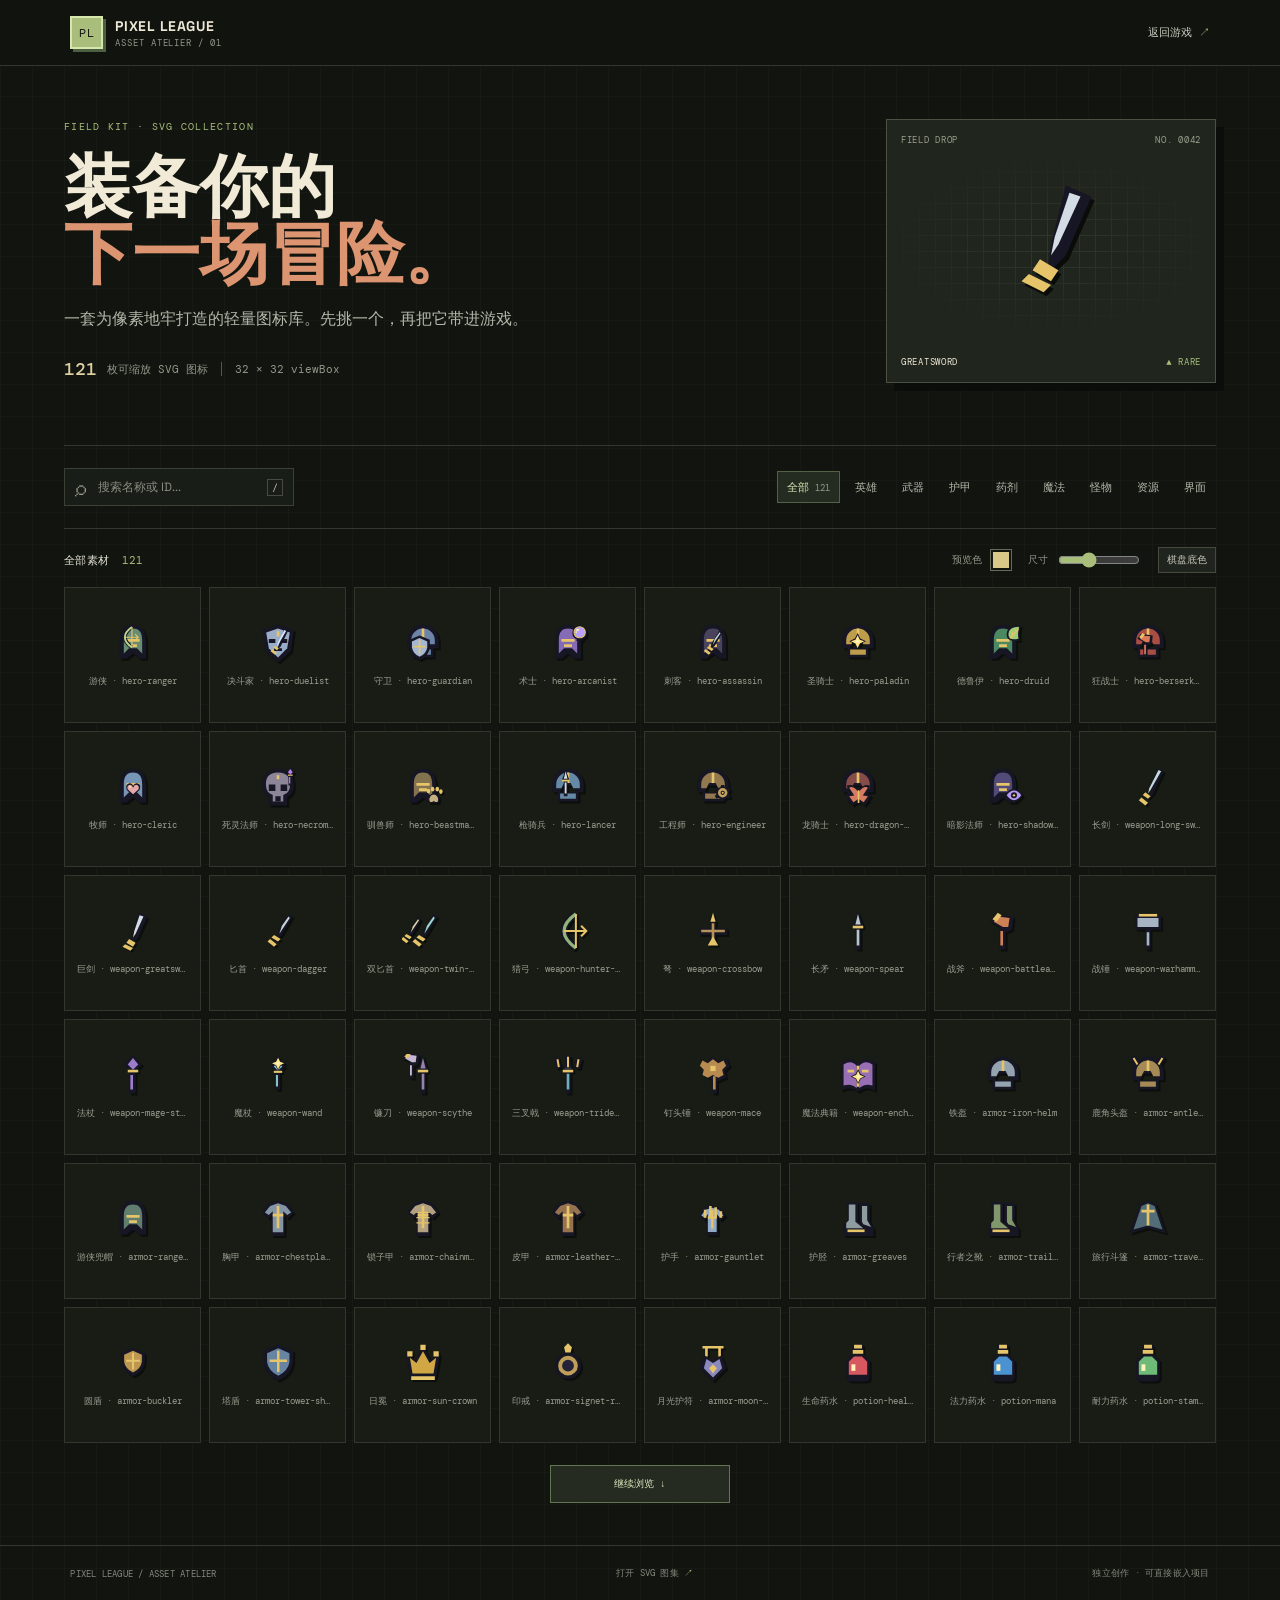
==== icons.html @ da17fe7a "i18n与开发计划" ====
<!DOCTYPE html>
<html lang="zh-CN">
<head>
  <meta charset="utf-8">
  <meta name="viewport" content="width=device-width, initial-scale=1">
  <meta name="theme-color" content="#11140f">
  <title>Pixel League · 图标素材库</title>
  <link rel="preconnect" href="https://fonts.googleapis.com">
  <link rel="preconnect" href="https://fonts.gstatic.com" crossorigin>
  <link href="https://fonts.googleapis.com/css2?family=DM+Mono:wght@400;500&family=Space+Grotesk:wght@400;500;600;700&display=swap" rel="stylesheet">
  <link rel="stylesheet" href="css/icon-gallery.css">
</head>
<body>
  <header class="masthead">
    <a class="brand" href="index.html"><span class="brand-mark">PL</span><span>PIXEL LEAGUE <small>ASSET ATELIER / 01</small></span></a>
    <a class="back-link" href="index.html">返回游戏 <span aria-hidden="true">↗</span></a>
  </header>

  <main>
    <section class="intro" aria-labelledby="page-title">
      <div class="intro-copy">
        <p class="eyebrow">FIELD KIT · SVG COLLECTION</p>
        <h1 id="page-title">装备你的<br><span>下一场冒险。</span></h1>
        <p class="lede">一套为像素地牢打造的轻量图标库。先挑一个，再把它带进游戏。</p>
        <div class="collection-meta"><strong id="icon-count">121</strong><span>枚可缩放 SVG 图标</span><span class="meta-divider"></span><span>32 × 32 viewBox</span></div>
      </div>
      <div class="specimen" aria-label="精选道具图标展示">
        <div class="specimen-top"><span>FIELD DROP</span><span>NO. 0042</span></div>
        <svg class="specimen-icon" viewBox="0 0 32 32" aria-hidden="true"><use href="assets/game-icons.svg#weapon-greatsword"></use></svg>
        <div class="specimen-name">GREATSWORD <span>▲ RARE</span></div>
        <div class="specimen-grid" aria-hidden="true"></div>
      </div>
    </section>

    <section class="toolbar" aria-label="图标筛选工具">
      <label class="search-box"><span aria-hidden="true">⌕</span><input id="search" type="search" placeholder="搜索名称或 ID..." autocomplete="off"><kbd>/</kbd></label>
      <div id="filters" class="filters" role="group" aria-label="按类别筛选">
        <button class="filter active" data-category="all" type="button">全部 <span>121</span></button>
        <button class="filter" data-category="hero" type="button">英雄</button>
        <button class="filter" data-category="weapon" type="button">武器</button>
        <button class="filter" data-category="armor" type="button">护甲</button>
        <button class="filter" data-category="potion" type="button">药剂</button>
        <button class="filter" data-category="magic" type="button">魔法</button>
        <button class="filter" data-category="monster" type="button">怪物</button>
        <button class="filter" data-category="resource" type="button">资源</button>
        <button class="filter" data-category="ui" type="button">界面</button>
      </div>
    </section>

    <section class="workspace" aria-label="图标素材浏览器">
      <div class="results-line"><h2>全部素材 <span id="results-count">121</span></h2><div class="display-controls">
        <label class="swatch-control">预览色 <input id="icon-color" type="color" value="#d9c887" aria-label="选择图标颜色"></label>
        <label class="size-control">尺寸 <input id="icon-size" type="range" min="28" max="68" value="42" aria-label="调整预览图标尺寸"></label>
        <button id="background-toggle" class="toggle" type="button" aria-pressed="false">棋盘底色</button>
      </div></div>
      <div id="icon-grid" class="icon-grid" aria-live="polite"></div>
      <div id="empty-state" class="empty-state" hidden>没有找到匹配图标。</div>
      <div class="load-more-wrap"><button id="load-more" class="load-more" type="button">继续浏览 <span aria-hidden="true">↓</span></button></div>
    </section>
  </main>

  <footer><span>PIXEL LEAGUE / ASSET ATELIER</span><a href="assets/game-icons.svg">打开 SVG 图集 <span aria-hidden="true">↗</span></a><span>独立创作 · 可直接嵌入项目</span></footer>

  <div id="toast" class="toast" role="status" aria-live="polite"></div>
  <script src="js/icon-gallery.js"></script>
</body>
</html>
---- css/icon-gallery.css ----
:root {
  color-scheme: dark;
  --ink: #ede8d6;
  --muted: #949789;
  --line: #33372e;
  --panel: #191d17;
  --panel-raised: #20251d;
  --moss: #a8be7a;
  --clay: #dc9471;
  --cream: #dfd2a2;
  --mono: "DM Mono", "Courier New", monospace;
  --sans: "Space Grotesk", "Segoe UI", sans-serif;
}
* { box-sizing: border-box; }
html { min-width: 320px; background: #11140f; }
body { margin: 0; color: var(--ink); background-color: #11140f; font: 14px/1.5 var(--sans); background-image: linear-gradient(rgba(255,255,255,.018) 1px, transparent 1px), linear-gradient(90deg, rgba(255,255,255,.018) 1px, transparent 1px); background-size: 32px 32px; }
a { color: inherit; text-decoration: none; }
button, input { font: inherit; }
button { color: inherit; }
.masthead { height: 66px; padding: 0 5.5vw; display: flex; justify-content: space-between; align-items: center; border-bottom: 1px solid var(--line); background: rgba(17,20,15,.94); }
.brand { display: flex; align-items: center; gap: 12px; font-weight: 700; letter-spacing: .04em; }
.brand-mark { width: 33px; height: 33px; display: grid; place-items: center; color: #14170f; background: var(--moss); font: 12px var(--mono); border: 2px solid #d6e6ad; box-shadow: 3px 3px 0 #4c6041; }
.brand small { display: block; color: var(--muted); font: 9px var(--mono); letter-spacing: .1em; }
.back-link { color: #c9cbbf; font: 11px var(--mono); }
.back-link span, footer a span { color: var(--moss); }
main { width: min(1220px, 90vw); margin: auto; }
.intro { min-height: 380px; display: grid; grid-template-columns: 1fr 330px; align-items: center; gap: 90px; padding: 44px 0 54px; border-bottom: 1px solid var(--line); }
.eyebrow { margin: 0 0 20px; color: var(--moss); font: 10px var(--mono); letter-spacing: .13em; }
h1 { margin: 0; max-width: 650px; color: #f0ead7; font-size: clamp(42px, 5.3vw, 72px); line-height: .99; font-weight: 600; }
h1 span { color: var(--clay); }
.lede { max-width: 500px; margin: 20px 0 26px; color: #b4b7a9; font-size: 16px; }
.collection-meta { display: flex; align-items: center; gap: 10px; color: var(--muted); font: 11px var(--mono); }
.collection-meta strong { color: var(--cream); font-size: 18px; font-weight: 500; }
.meta-divider { height: 14px; width: 1px; margin: 0 3px; background: #53584b; }
.specimen { position: relative; height: 264px; padding: 14px; overflow: hidden; background: #20251e; border: 1px solid #4b5141; box-shadow: 8px 8px 0 #0a0d09; }
.specimen-top, .specimen-name { display: flex; justify-content: space-between; color: #99a08b; font: 9px var(--mono); letter-spacing: .08em; }
.specimen-icon { position: absolute; width: 118px; height: 118px; left: 50%; top: 45%; transform: translate(-50%,-50%); color: #d9c887; filter: drop-shadow(3px 4px 0 #090c08); }
.specimen-name { position: absolute; inset: auto 14px 14px; color: #ede8d6; }
.specimen-name span { color: var(--moss); }
.specimen-grid { position: absolute; inset: 35px 0 47px; z-index: 0; opacity: .15; pointer-events: none; background-image: linear-gradient(#9da38e 1px, transparent 1px), linear-gradient(90deg,#9da38e 1px,transparent 1px); background-size: 16px 16px; mask-image: radial-gradient(ellipse,#000,transparent 72%); }
.specimen > :not(.specimen-grid) { z-index: 1; }
.specimen-icon, .specimen-top, .specimen-name { position: absolute; }
.specimen-top { top: 14px; left: 14px; right: 14px; }
.specimen-name { bottom: 14px; left: 14px; right: 14px; }
.toolbar { display: flex; align-items: center; justify-content: space-between; gap: 20px; padding: 22px 0; border-bottom: 1px solid var(--line); }
.search-box { width: 230px; height: 38px; display: flex; align-items: center; gap: 10px; padding: 0 10px; color: var(--muted); background: #191d17; border: 1px solid #3b4034; }
.search-box:focus-within { border-color: var(--moss); }
.search-box > span { font-size: 22px; line-height: 1; }
.search-box input { width: 100%; min-width: 0; border: 0; outline: 0; color: var(--ink); background: transparent; font-size: 12px; }
.search-box input::placeholder { color: #888c80; }
kbd { padding: 1px 4px; border: 1px solid #464a40; color: #b7baad; font: 10px var(--mono); }
.filters { display: flex; flex-wrap: wrap; justify-content: flex-end; gap: 5px; }
.filter { padding: 7px 9px; cursor: pointer; color: #b4b7a9; border: 1px solid transparent; background: transparent; font-size: 11px; }
.filter:hover { color: var(--ink); }
.filter.active { color: #d8e6b4; border-color: #536147; background: #242b20; }
.filter span { margin-left: 3px; color: #93998a; font: 9px var(--mono); }
.workspace { padding: 18px 0 42px; }
.results-line { display: flex; justify-content: space-between; align-items: center; gap: 20px; margin-bottom: 14px; }
.results-line h2 { margin: 0; color: #e3e2d4; font: 11px var(--mono); letter-spacing: .03em; }
.results-line h2 span { margin-left: 5px; color: var(--moss); }
.display-controls { display: flex; align-items: center; gap: 16px; color: var(--muted); font: 10px var(--mono); }
.swatch-control, .size-control { display: flex; align-items: center; gap: 8px; }
.swatch-control input { width: 22px; height: 22px; padding: 0; border: 1px solid #646959; background: none; cursor: pointer; }
.swatch-control input::-webkit-color-swatch-wrapper { padding: 2px; }
.swatch-control input::-webkit-color-swatch { border: 0; }
.size-control input { width: 82px; accent-color: var(--moss); }
.toggle { padding: 5px 8px; cursor: pointer; color: #c4c6b8; background: #20241e; border: 1px solid #454a3c; font: 10px var(--mono); }
.toggle[aria-pressed="true"] { border-color: var(--moss); color: #d7e6b8; }
.icon-grid { display: grid; grid-template-columns: repeat(8, minmax(0,1fr)); gap: 8px; }
.icon-card { min-width: 0; height: 136px; position: relative; display: flex; flex-direction: column; align-items: center; justify-content: center; gap: 11px; cursor: pointer; color: #c3c5b9; background: rgba(25,29,23,.94); border: 1px solid #32372e; transition: border-color .15s, background .15s, transform .15s; animation: rise-in .32s both; animation-delay: calc(var(--i,0) * 9ms); }
.icon-card:hover, .icon-card:focus-visible { z-index: 1; outline: 0; color: #f1ecd9; background: #252b22; border-color: #829369; transform: translateY(-2px); }
.icon-card::after { content: "COPY SVG"; position: absolute; top: 7px; right: 7px; color: #a9c280; font: 8px var(--mono); opacity: 0; transition: opacity .15s; }
.icon-card:hover::after, .icon-card:focus-visible::after { opacity: 1; }
.icon-preview { width: var(--icon-size,42px); height: var(--icon-size,42px); color: var(--icon-color,#d9c887); image-rendering: pixelated; filter: drop-shadow(2px 2px 0 rgba(0,0,0,.45)); transition: width .12s, height .12s; }
.icon-id { width: calc(100% - 12px); overflow: hidden; color: #9b9e90; font: 9px var(--mono); text-align: center; text-overflow: ellipsis; white-space: nowrap; }
.icon-card.checker { background-color: #191d17; background-image: linear-gradient(45deg,#272c23 25%,transparent 25%),linear-gradient(-45deg,#272c23 25%,transparent 25%),linear-gradient(45deg,transparent 75%,#272c23 75%),linear-gradient(-45deg,transparent 75%,#272c23 75%); background-size: 14px 14px; background-position: 0 0,0 7px,7px -7px,-7px 0; }
.empty-state { padding: 50px 0; color: var(--muted); text-align: center; font: 12px var(--mono); }
.load-more-wrap { display: flex; justify-content: center; padding-top: 22px; }
.load-more { min-width: 180px; padding: 11px 20px; cursor: pointer; color: #d9e6bd; background: #252b20; border: 1px solid #637450; font: 10px var(--mono); }
.load-more:hover { background: #303a28; }
footer { min-height: 56px; padding: 0 5.5vw; display: flex; justify-content: space-between; align-items: center; gap: 14px; color: #84887c; border-top: 1px solid var(--line); font: 9px var(--mono); letter-spacing: .025em; }
.toast { position: fixed; z-index: 5; left: 50%; bottom: 26px; padding: 11px 16px; color: #e8ecd9; background: #2e3928; border: 1px solid #81956b; font: 11px var(--mono); transform: translate(-50%, 12px); opacity: 0; pointer-events: none; transition: opacity .18s, transform .18s; }
.toast.show { opacity: 1; transform: translate(-50%, 0); }
@keyframes rise-in { from { opacity: 0; transform: translateY(8px); } to { opacity: 1; transform: translateY(0); } }
@media (max-width: 1000px) { .intro { gap: 36px; grid-template-columns: 1fr 280px; } .icon-grid { grid-template-columns: repeat(6,minmax(0,1fr)); } .toolbar { align-items: flex-start; flex-direction: column; } .filters { justify-content: flex-start; } }
@media (max-width: 650px) { .masthead { padding: 0 5vw; } main { width: 90vw; } .intro { min-height: 0; padding: 42px 0; grid-template-columns: 1fr; gap: 30px; } h1 { font-size: 48px; } .lede { font-size: 14px; } .specimen { width: min(100%,360px); height: 220px; justify-self: center; } .toolbar { padding: 16px 0; } .search-box { width: 100%; } .filters { gap: 2px; } .filter { padding: 7px 6px; } .results-line { align-items: flex-start; flex-direction: column; } .display-controls { width: 100%; justify-content: space-between; gap: 6px; } .size-control input { width: 58px; } .icon-grid { grid-template-columns: repeat(3,minmax(0,1fr)); gap: 6px; } .icon-card { height: 116px; } footer { padding: 14px 5vw; flex-wrap: wrap; } footer span:last-child { display: none; } }
@media (prefers-reduced-motion: reduce) { *, *::before, *::after { animation-duration: .01ms !important; transition-duration: .01ms !important; } }
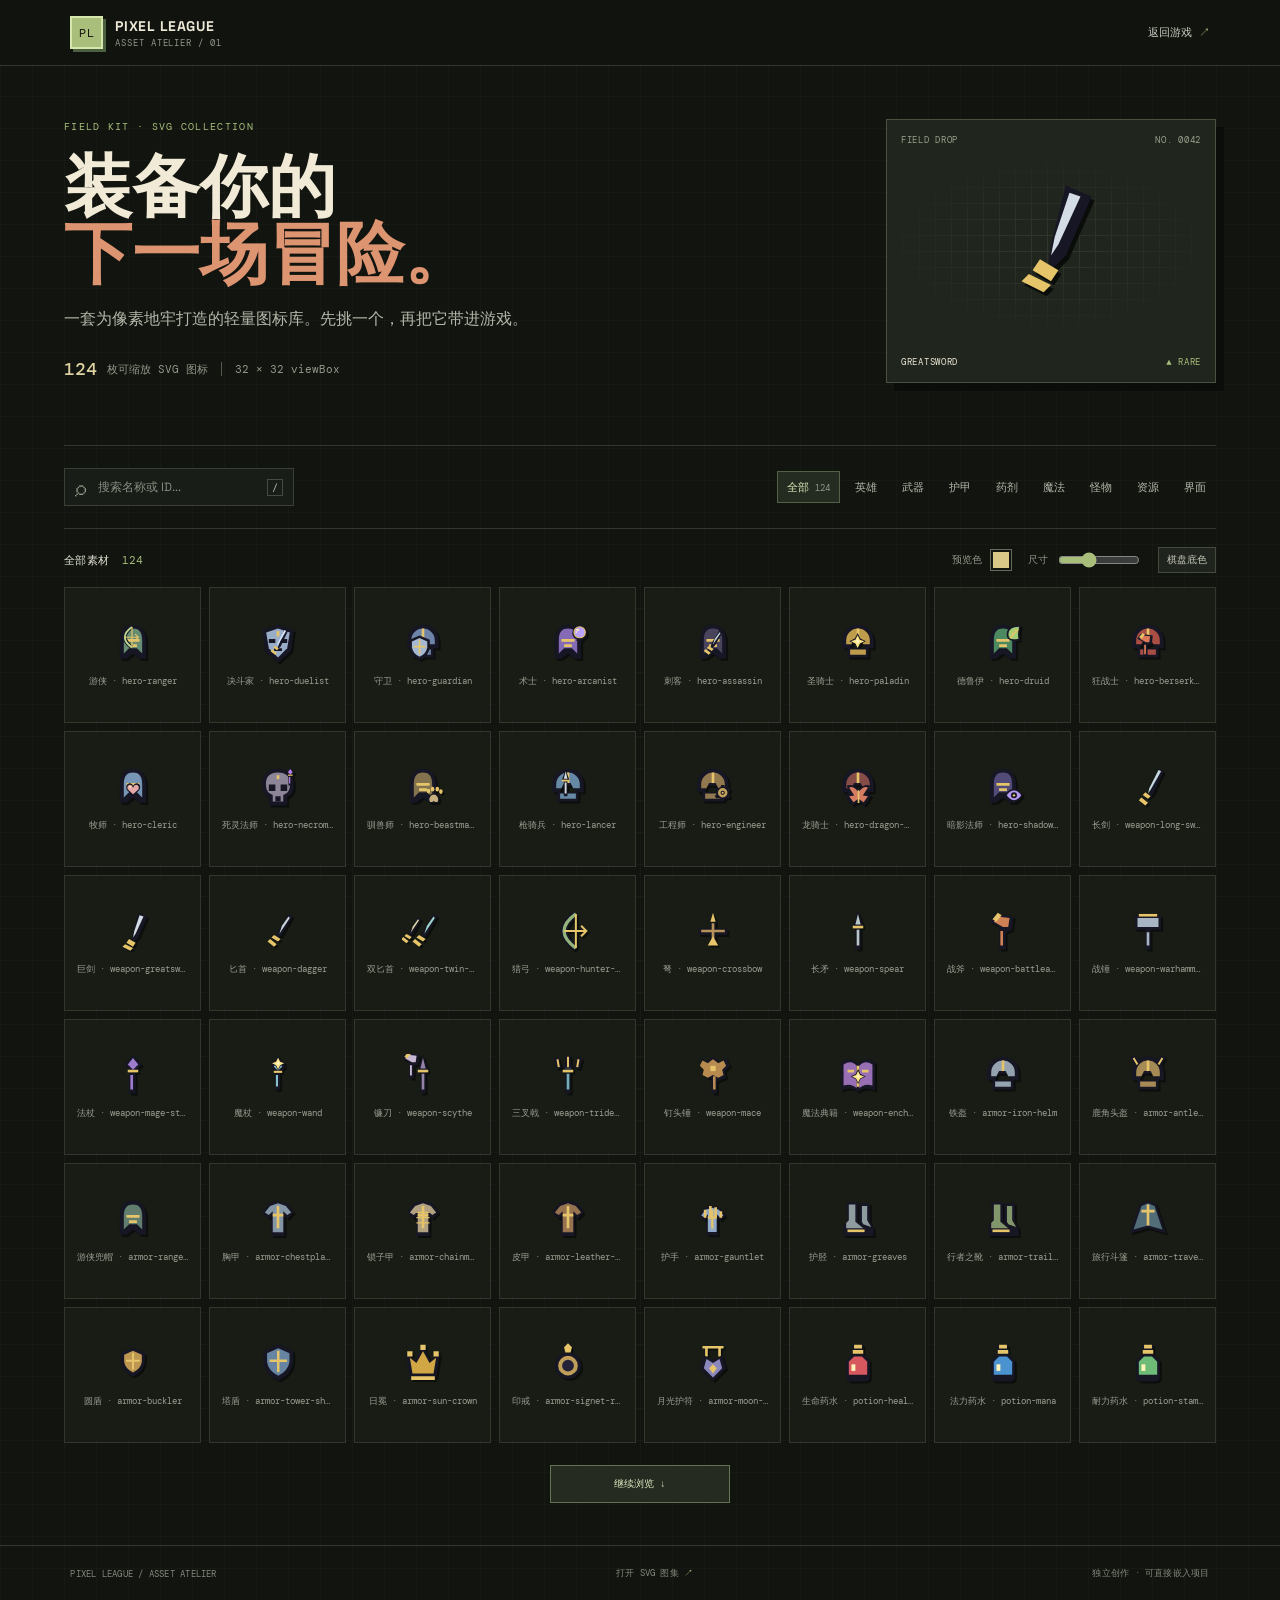
==== commit 27df07e0: "图标角色资产化" ====
--- a/icons.html
+++ b/icons.html
@@ -22,7 +22,7 @@
         <p class="eyebrow">FIELD KIT · SVG COLLECTION</p>
         <h1 id="page-title">装备你的<br><span>下一场冒险。</span></h1>
         <p class="lede">一套为像素地牢打造的轻量图标库。先挑一个，再把它带进游戏。</p>
-        <div class="collection-meta"><strong id="icon-count">121</strong><span>枚可缩放 SVG 图标</span><span class="meta-divider"></span><span>32 × 32 viewBox</span></div>
+        <div class="collection-meta"><strong id="icon-count">124</strong><span>枚可缩放 SVG 图标</span><span class="meta-divider"></span><span>32 × 32 viewBox</span></div>
       </div>
       <div class="specimen" aria-label="精选道具图标展示">
         <div class="specimen-top"><span>FIELD DROP</span><span>NO. 0042</span></div>
@@ -35,7 +35,7 @@
     <section class="toolbar" aria-label="图标筛选工具">
       <label class="search-box"><span aria-hidden="true">⌕</span><input id="search" type="search" placeholder="搜索名称或 ID..." autocomplete="off"><kbd>/</kbd></label>
       <div id="filters" class="filters" role="group" aria-label="按类别筛选">
-        <button class="filter active" data-category="all" type="button">全部 <span>121</span></button>
+        <button class="filter active" data-category="all" type="button">全部 <span>124</span></button>
         <button class="filter" data-category="hero" type="button">英雄</button>
         <button class="filter" data-category="weapon" type="button">武器</button>
         <button class="filter" data-category="armor" type="button">护甲</button>
@@ -48,7 +48,7 @@
     </section>
 
     <section class="workspace" aria-label="图标素材浏览器">
-      <div class="results-line"><h2>全部素材 <span id="results-count">121</span></h2><div class="display-controls">
+      <div class="results-line"><h2>全部素材 <span id="results-count">124</span></h2><div class="display-controls">
         <label class="swatch-control">预览色 <input id="icon-color" type="color" value="#d9c887" aria-label="选择图标颜色"></label>
         <label class="size-control">尺寸 <input id="icon-size" type="range" min="28" max="68" value="42" aria-label="调整预览图标尺寸"></label>
         <button id="background-toggle" class="toggle" type="button" aria-pressed="false">棋盘底色</button>
